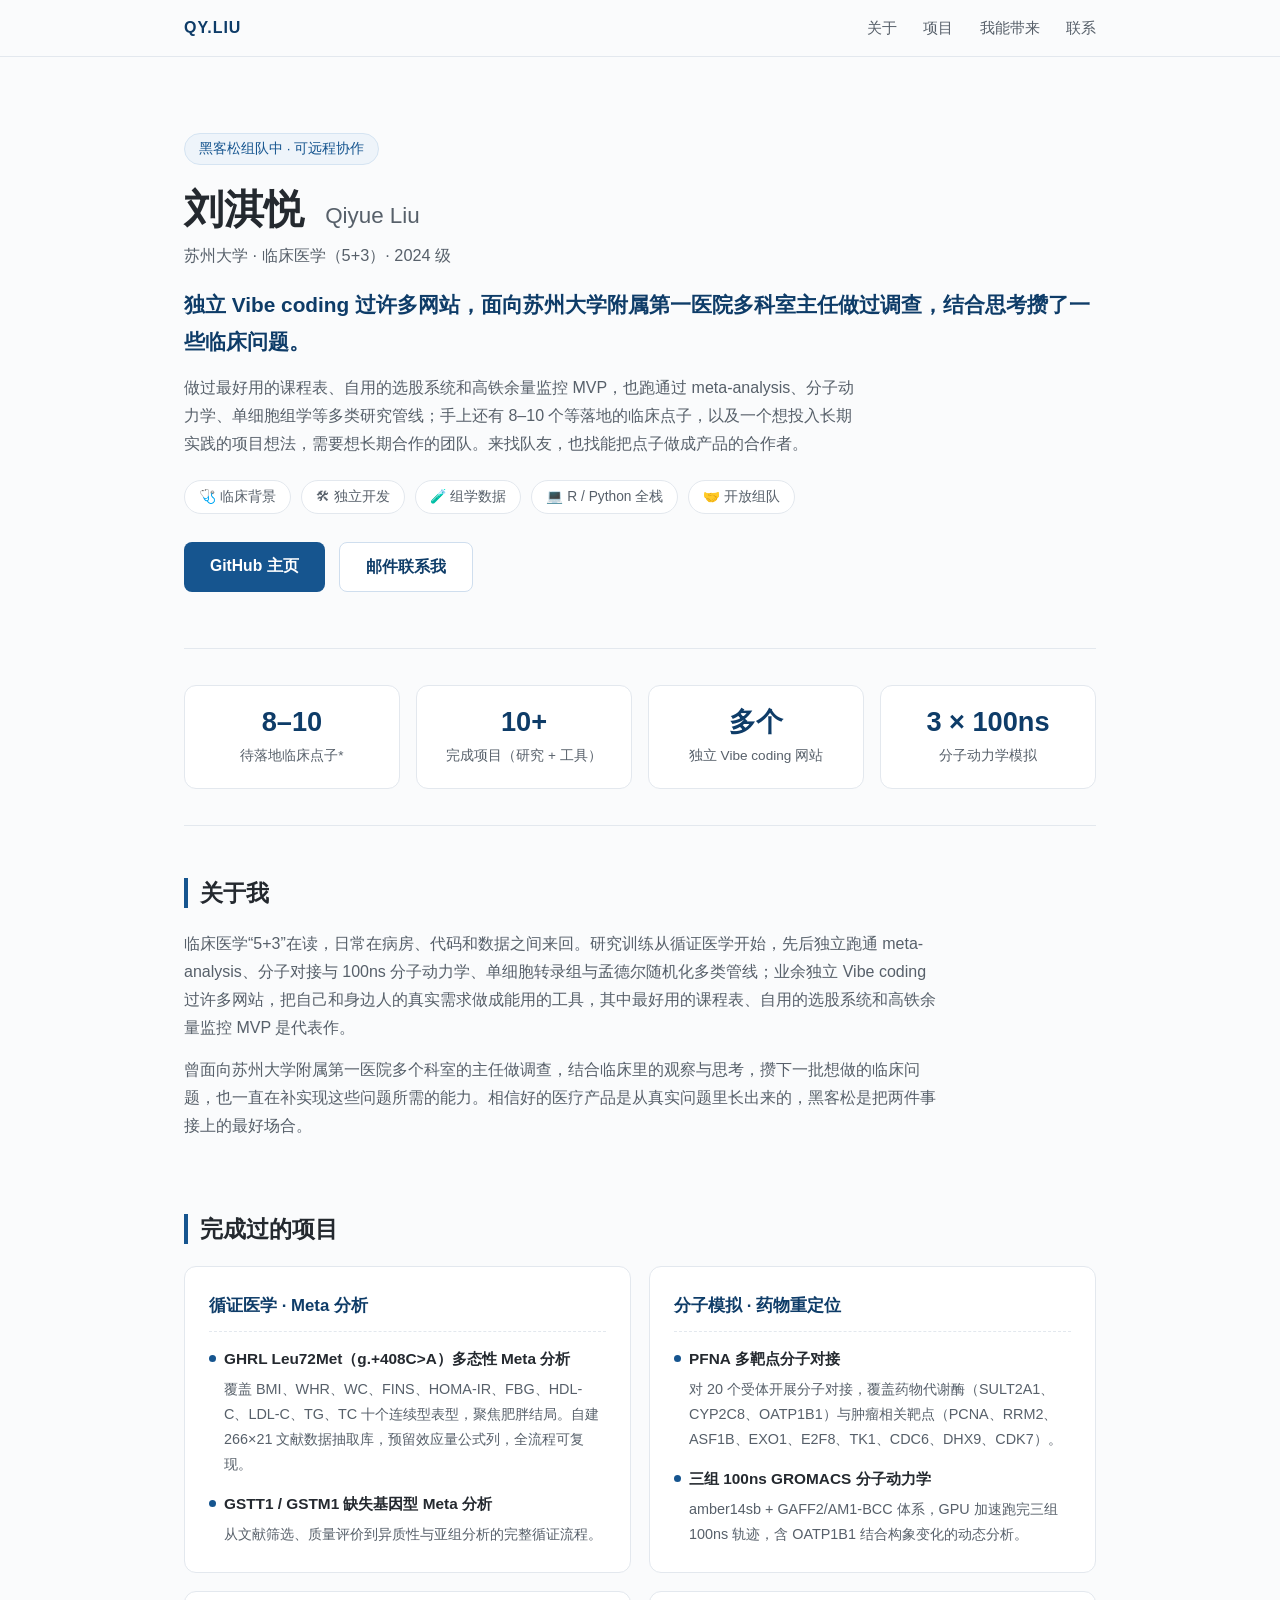
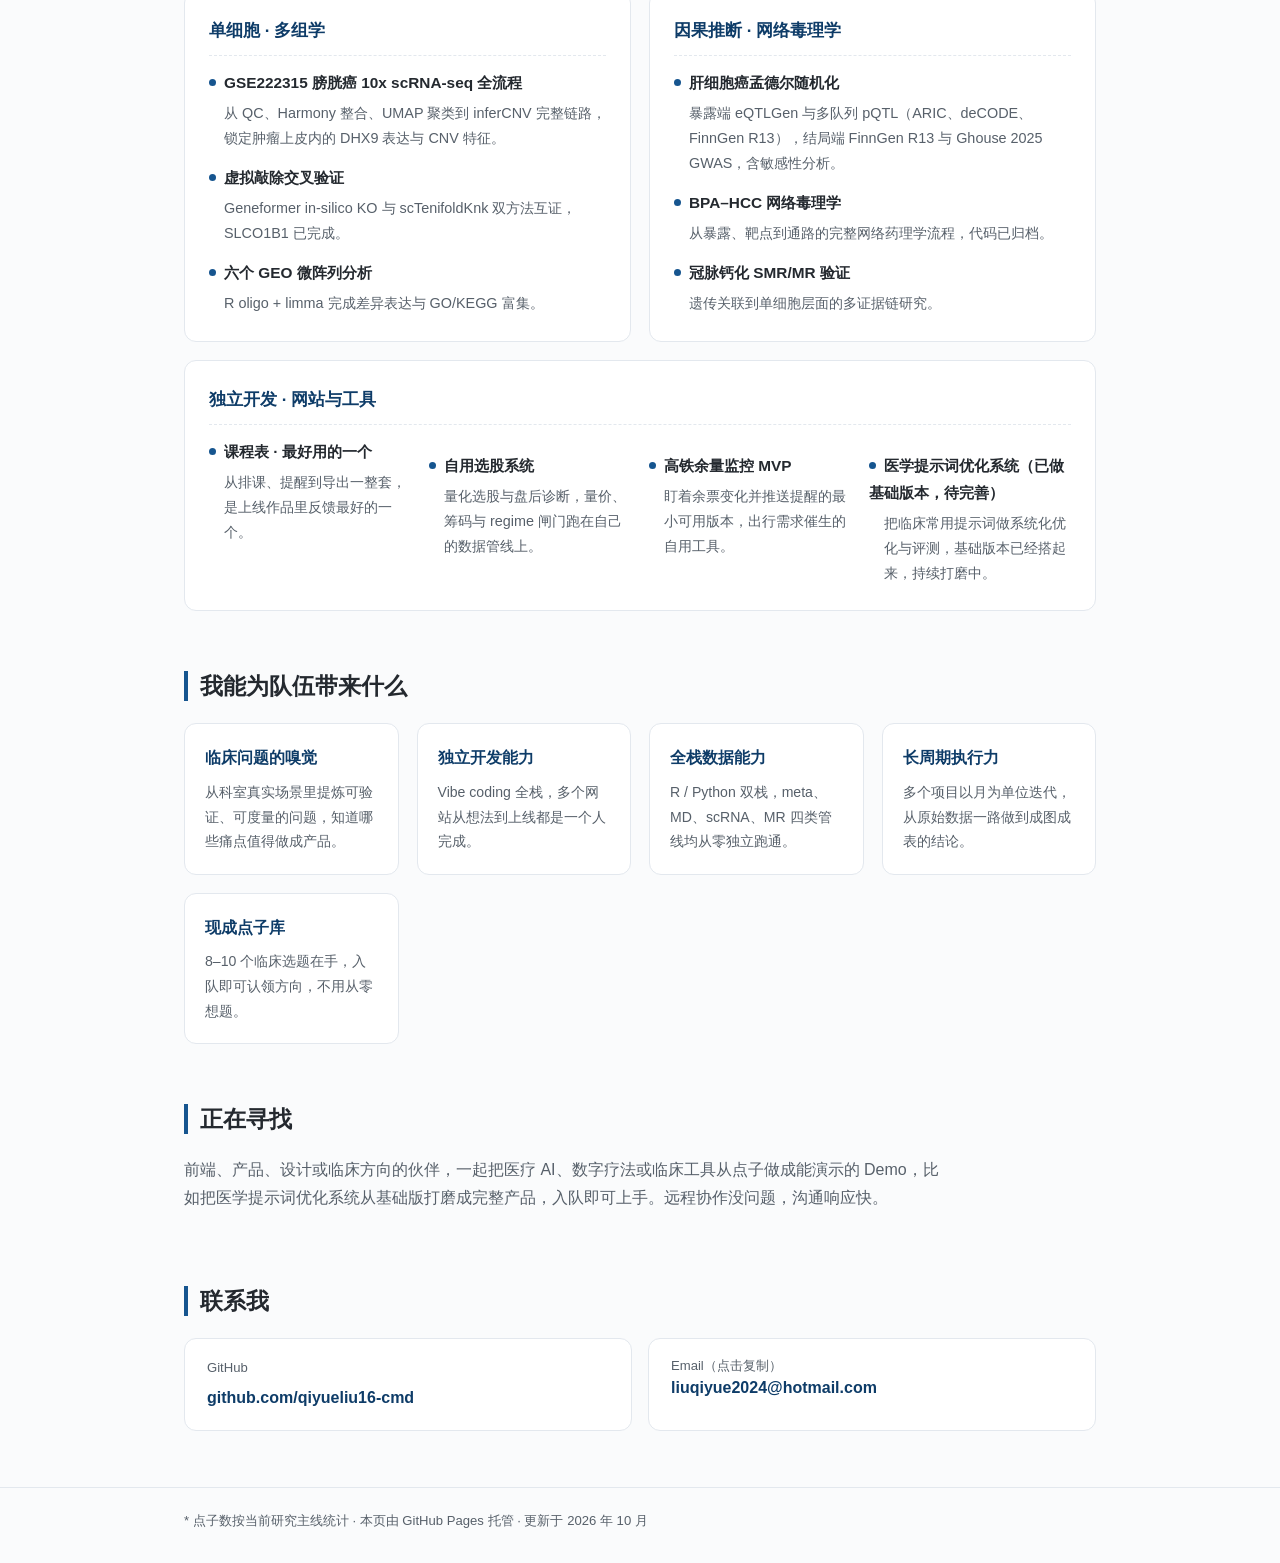
==== hackathon-intro-standalone.html @ 0e0e4cd5 "Add standalone single-file version for offline sharing; fix repo URL in README" ====
<!DOCTYPE html>
<html lang="zh-CN">
<head>
    <meta charset="UTF-8">
    <meta name="viewport" content="width=device-width, initial-scale=1.0">
    <meta name="description" content="刘淇悦（Qiyue Liu）—— 苏州大学临床医学（5+3）学生，独立 Vibe coding 过多个网站，10+ 个完成项目，8–10 个待落地临床点子，黑客松组队中。">
    <meta property="og:title" content="刘淇悦 Qiyue Liu · 黑客松组队自我介绍">
    <meta property="og:description" content="独立开发 + 临床研究双栈，多个上线工具，8–10 个等落地的临床点子。">
    <meta property="og:type" content="profile">
    <title>刘淇悦 Qiyue Liu · 黑客松组队自我介绍</title>
    <style>
:root {
    --accent: #16558f;
    --accent-deep: #0e3c68;
    --accent-soft: #eef4fa;
    --text: #24292f;
    --text-soft: #57606a;
    --line: #e3e8ee;
    --bg: #fafbfc;
    --card: #ffffff;
    --radius: 12px;
}

* {
    margin: 0;
    padding: 0;
    box-sizing: border-box;
}

html {
    scroll-behavior: smooth;
}

body {
    font-family: -apple-system, BlinkMacSystemFont, "PingFang SC", "Hiragino Sans GB", "Microsoft YaHei", "Segoe UI", sans-serif;
    color: var(--text);
    background: var(--bg);
    line-height: 1.75;
    -webkit-font-smoothing: antialiased;
}

.wrap {
    max-width: 960px;
    margin: 0 auto;
    padding: 0 24px;
}

/* ---------- Top nav ---------- */
.topnav {
    position: sticky;
    top: 0;
    z-index: 10;
    background: rgba(250, 251, 252, 0.92);
    backdrop-filter: blur(8px);
    border-bottom: 1px solid var(--line);
}

.nav-inner {
    display: flex;
    justify-content: space-between;
    align-items: center;
    height: 56px;
}

.brand {
    font-weight: 700;
    letter-spacing: 0.06em;
    color: var(--accent-deep);
    text-decoration: none;
}

.nav-links a {
    margin-left: 22px;
    color: var(--text-soft);
    text-decoration: none;
    font-size: 0.92rem;
    transition: color 0.2s;
}

.nav-links a:hover {
    color: var(--accent);
}

/* ---------- Hero ---------- */
.hero {
    padding: 76px 0 56px;
    border-bottom: 1px solid var(--line);
}

.hero-kicker {
    display: inline-block;
    font-size: 0.85rem;
    color: var(--accent);
    background: var(--accent-soft);
    border: 1px solid #d5e4f2;
    border-radius: 999px;
    padding: 3px 14px;
    margin-bottom: 20px;
}

.hero h1 {
    font-size: 2.5rem;
    line-height: 1.2;
    margin-bottom: 8px;
}

.hero h1 .en {
    font-size: 1.4rem;
    font-weight: 500;
    color: var(--text-soft);
    margin-left: 10px;
}

.hero-role {
    color: var(--text-soft);
    font-size: 1.02rem;
    margin-bottom: 18px;
}

.hero-line {
    font-size: 1.3rem;
    font-weight: 600;
    color: var(--accent-deep);
    margin-bottom: 14px;
}

.hero-sub {
    max-width: 680px;
    color: var(--text-soft);
    margin-bottom: 22px;
}

.hero-tags {
    display: flex;
    flex-wrap: wrap;
    gap: 10px;
    margin-bottom: 28px;
}

.tag {
    font-size: 0.86rem;
    color: var(--text-soft);
    border: 1px solid var(--line);
    background: var(--card);
    border-radius: 999px;
    padding: 4px 14px;
}

.hero-cta {
    display: flex;
    flex-wrap: wrap;
    gap: 14px;
}

.btn {
    display: inline-block;
    text-decoration: none;
    font-size: 0.98rem;
    font-weight: 600;
    border-radius: 8px;
    padding: 10px 26px;
    transition: transform 0.15s, box-shadow 0.15s;
}

.btn:active {
    transform: translateY(1px);
}

.btn-primary {
    background: var(--accent);
    color: #fff;
}

.btn-primary:hover {
    background: var(--accent-deep);
    box-shadow: 0 4px 14px rgba(22, 85, 143, 0.25);
}

.btn-ghost {
    background: var(--card);
    color: var(--accent-deep);
    border: 1px solid #cfdeee;
}

.btn-ghost:hover {
    border-color: var(--accent);
}

/* ---------- Stats ---------- */
.stats {
    display: grid;
    grid-template-columns: repeat(4, 1fr);
    gap: 16px;
    padding: 36px 0;
    border-bottom: 1px solid var(--line);
}

.stat {
    background: var(--card);
    border: 1px solid var(--line);
    border-radius: var(--radius);
    padding: 20px 18px;
    text-align: center;
}

.stat-num {
    display: block;
    font-size: 1.7rem;
    font-weight: 700;
    color: var(--accent-deep);
    line-height: 1.2;
}

.stat-label {
    display: block;
    font-size: 0.85rem;
    color: var(--text-soft);
    margin-top: 6px;
}

/* ---------- Sections ---------- */
.section {
    padding: 52px 0 8px;
}

.section h2 {
    font-size: 1.45rem;
    margin-bottom: 22px;
    padding-left: 12px;
    border-left: 4px solid var(--accent);
    line-height: 1.3;
}

.prose {
    max-width: 760px;
    color: var(--text-soft);
    margin-bottom: 14px;
}

/* ---------- Project cards ---------- */
.grid {
    display: grid;
    grid-template-columns: 1fr 1fr;
    gap: 18px;
}

.grid-4 {
    grid-template-columns: repeat(4, 1fr);
}

.grid-offer {
    grid-template-columns: repeat(auto-fit, minmax(200px, 1fr));
}

.card-wide {
    grid-column: 1 / -1;
}

.dev-grid {
    display: grid;
    grid-template-columns: repeat(4, 1fr);
    gap: 18px;
}

.proj-idea {
    border-left: 2px dashed #cfdeee;
    padding-left: 12px;
}

.card {
    background: var(--card);
    border: 1px solid var(--line);
    border-radius: var(--radius);
    padding: 24px;
}

.card > h3 {
    font-size: 1.05rem;
    color: var(--accent-deep);
    margin-bottom: 14px;
    padding-bottom: 10px;
    border-bottom: 1px dashed var(--line);
}

.proj + .proj {
    margin-top: 14px;
}

.proj h4 {
    font-size: 0.96rem;
    margin-bottom: 4px;
}

.proj h4::before {
    content: "";
    display: inline-block;
    width: 7px;
    height: 7px;
    border-radius: 50%;
    background: var(--accent);
    margin-right: 8px;
    vertical-align: 2px;
}

.proj p {
    font-size: 0.9rem;
    color: var(--text-soft);
    padding-left: 15px;
}

/* ---------- Offer ---------- */
.offer {
    background: var(--card);
    border: 1px solid var(--line);
    border-radius: var(--radius);
    padding: 20px;
}

.offer h4 {
    font-size: 0.98rem;
    color: var(--accent-deep);
    margin-bottom: 8px;
}

.offer p {
    font-size: 0.88rem;
    color: var(--text-soft);
}

/* ---------- Contact ---------- */
.contact {
    padding-bottom: 56px;
}

.contact-row {
    display: flex;
    flex-wrap: wrap;
    gap: 16px;
}

.contact-item {
    flex: 1;
    min-width: 260px;
    display: flex;
    flex-direction: column;
    gap: 4px;
    text-align: left;
    background: var(--card);
    border: 1px solid var(--line);
    border-radius: var(--radius);
    padding: 18px 22px;
    text-decoration: none;
    cursor: pointer;
    font-family: inherit;
    transition: border-color 0.2s;
}

.contact-item:hover {
    border-color: var(--accent);
}

.contact-label {
    font-size: 0.82rem;
    color: var(--text-soft);
}

.contact-value {
    font-size: 1rem;
    font-weight: 600;
    color: var(--accent-deep);
}

/* ---------- Footer ---------- */
.footer {
    border-top: 1px solid var(--line);
    padding: 22px 0 30px;
}

.footer p {
    font-size: 0.82rem;
    color: var(--text-soft);
}

/* ---------- Reveal animation ---------- */
.reveal {
    opacity: 0;
    transform: translateY(14px);
    transition: opacity 0.5s ease, transform 0.5s ease;
}

.reveal.visible {
    opacity: 1;
    transform: none;
}

/* ---------- Responsive ---------- */
@media (max-width: 520px) {
    .dev-grid {
        grid-template-columns: 1fr;
    }
}

@media (max-width: 760px) {
    .hero {
        padding: 52px 0 44px;
    }

    .hero h1 {
        font-size: 1.9rem;
    }

    .hero h1 .en {
        display: block;
        margin-left: 0;
        font-size: 1.1rem;
    }

    .hero-line {
        font-size: 1.12rem;
    }

    .stats {
        grid-template-columns: 1fr 1fr;
    }

    .grid,
    .grid-4 {
        grid-template-columns: 1fr;
    }

    .dev-grid {
        grid-template-columns: 1fr 1fr;
    }

    .nav-links a {
        margin-left: 14px;
        font-size: 0.86rem;
    }
}

</style>
</head>
<body>
    <nav class="topnav">
        <div class="wrap nav-inner">
            <a class="brand" href="#top">QY.LIU</a>
            <div class="nav-links">
                <a href="#about">关于</a>
                <a href="#projects">项目</a>
                <a href="#offer">我能带来</a>
                <a href="#contact">联系</a>
            </div>
        </div>
    </nav>

    <main class="wrap" id="top">
        <!-- Hero -->
        <section class="hero reveal">
            <p class="hero-kicker">黑客松组队中 · 可远程协作</p>
            <h1>刘淇悦 <span class="en">Qiyue Liu</span></h1>
            <p class="hero-role">苏州大学 · 临床医学（5+3）· 2024 级</p>
            <p class="hero-line">独立 Vibe coding 过许多网站，面向苏州大学附属第一医院多科室主任做过调查，结合思考攒了一些临床问题。</p>
            <p class="hero-sub">做过最好用的课程表、自用的选股系统和高铁余量监控 MVP，也跑通过 meta-analysis、分子动力学、单细胞组学等多类研究管线；手上还有 8–10 个等落地的临床点子，以及一个想投入长期实践的项目想法，需要想长期合作的团队。来找队友，也找能把点子做成产品的合作者。</p>
            <div class="hero-tags">
                <span class="tag">🩺 临床背景</span>
                <span class="tag">🛠 独立开发</span>
                <span class="tag">🧪 组学数据</span>
                <span class="tag">💻 R / Python 全栈</span>
                <span class="tag">🤝 开放组队</span>
            </div>
            <div class="hero-cta">
                <a class="btn btn-primary" href="https://github.com/qiyueliu16-cmd" target="_blank" rel="noopener">GitHub 主页</a>
                <a class="btn btn-ghost" href="mailto:liuqiyue2024@hotmail.com?subject=黑客松组队">邮件联系我</a>
            </div>
        </section>

        <!-- Stats -->
        <section class="stats reveal">
            <div class="stat">
                <span class="stat-num">8–10</span>
                <span class="stat-label">待落地临床点子*</span>
            </div>
            <div class="stat">
                <span class="stat-num">10+</span>
                <span class="stat-label">完成项目（研究 + 工具）</span>
            </div>
            <div class="stat">
                <span class="stat-num">多个</span>
                <span class="stat-label">独立 Vibe coding 网站</span>
            </div>
            <div class="stat">
                <span class="stat-num">3 × 100ns</span>
                <span class="stat-label">分子动力学模拟</span>
            </div>
        </section>

        <!-- About -->
        <section id="about" class="section reveal">
            <h2>关于我</h2>
            <p class="prose">临床医学“5+3”在读，日常在病房、代码和数据之间来回。研究训练从循证医学开始，先后独立跑通 meta-analysis、分子对接与 100ns 分子动力学、单细胞转录组与孟德尔随机化多类管线；业余独立 Vibe coding 过许多网站，把自己和身边人的真实需求做成能用的工具，其中最好用的课程表、自用的选股系统和高铁余量监控 MVP 是代表作。</p>
            <p class="prose">曾面向苏州大学附属第一医院多个科室的主任做调查，结合临床里的观察与思考，攒下一批想做的临床问题，也一直在补实现这些问题所需的能力。相信好的医疗产品是从真实问题里长出来的，黑客松是把两件事接上的最好场合。</p>
        </section>

        <!-- Projects -->
        <section id="projects" class="section reveal">
            <h2>完成过的项目</h2>
            <div class="grid">
                <article class="card">
                    <h3>循证医学 · Meta 分析</h3>
                    <div class="proj">
                        <h4>GHRL Leu72Met（g.+408C>A）多态性 Meta 分析</h4>
                        <p>覆盖 BMI、WHR、WC、FINS、HOMA-IR、FBG、HDL-C、LDL-C、TG、TC 十个连续型表型，聚焦肥胖结局。自建 266×21 文献数据抽取库，预留效应量公式列，全流程可复现。</p>
                    </div>
                    <div class="proj">
                        <h4>GSTT1 / GSTM1 缺失基因型 Meta 分析</h4>
                        <p>从文献筛选、质量评价到异质性与亚组分析的完整循证流程。</p>
                    </div>
                </article>

                <article class="card">
                    <h3>分子模拟 · 药物重定位</h3>
                    <div class="proj">
                        <h4>PFNA 多靶点分子对接</h4>
                        <p>对 20 个受体开展分子对接，覆盖药物代谢酶（SULT2A1、CYP2C8、OATP1B1）与肿瘤相关靶点（PCNA、RRM2、ASF1B、EXO1、E2F8、TK1、CDC6、DHX9、CDK7）。</p>
                    </div>
                    <div class="proj">
                        <h4>三组 100ns GROMACS 分子动力学</h4>
                        <p>amber14sb + GAFF2/AM1-BCC 体系，GPU 加速跑完三组 100ns 轨迹，含 OATP1B1 结合构象变化的动态分析。</p>
                    </div>
                </article>

                <article class="card">
                    <h3>单细胞 · 多组学</h3>
                    <div class="proj">
                        <h4>GSE222315 膀胱癌 10x scRNA-seq 全流程</h4>
                        <p>从 QC、Harmony 整合、UMAP 聚类到 inferCNV 完整链路，锁定肿瘤上皮内的 DHX9 表达与 CNV 特征。</p>
                    </div>
                    <div class="proj">
                        <h4>虚拟敲除交叉验证</h4>
                        <p>Geneformer in-silico KO 与 scTenifoldKnk 双方法互证，SLCO1B1 已完成。</p>
                    </div>
                    <div class="proj">
                        <h4>六个 GEO 微阵列分析</h4>
                        <p>R oligo + limma 完成差异表达与 GO/KEGG 富集。</p>
                    </div>
                </article>

                <article class="card">
                    <h3>因果推断 · 网络毒理学</h3>
                    <div class="proj">
                        <h4>肝细胞癌孟德尔随机化</h4>
                        <p>暴露端 eQTLGen 与多队列 pQTL（ARIC、deCODE、FinnGen R13），结局端 FinnGen R13 与 Ghouse 2025 GWAS，含敏感性分析。</p>
                    </div>
                    <div class="proj">
                        <h4>BPA–HCC 网络毒理学</h4>
                        <p>从暴露、靶点到通路的完整网络药理学流程，代码已归档。</p>
                    </div>
                    <div class="proj">
                        <h4>冠脉钙化 SMR/MR 验证</h4>
                        <p>遗传关联到单细胞层面的多证据链研究。</p>
                    </div>
                </article>

                <article class="card card-wide">
                    <h3>独立开发 · 网站与工具</h3>
                    <div class="dev-grid">
                        <div class="proj">
                            <h4>课程表 · 最好用的一个</h4>
                            <p>从排课、提醒到导出一整套，是上线作品里反馈最好的一个。</p>
                        </div>
                        <div class="proj">
                            <h4>自用选股系统</h4>
                            <p>量化选股与盘后诊断，量价、筹码与 regime 闸门跑在自己的数据管线上。</p>
                        </div>
                        <div class="proj">
                            <h4>高铁余量监控 MVP</h4>
                            <p>盯着余票变化并推送提醒的最小可用版本，出行需求催生的自用工具。</p>
                        </div>
                        <div class="proj">
                            <h4>医学提示词优化系统（已做基础版本，待完善）</h4>
                            <p>把临床常用提示词做系统化优化与评测，基础版本已经搭起来，持续打磨中。</p>
                        </div>
                    </div>
                </article>
            </div>
        </section>

        <!-- Offer -->
        <section id="offer" class="section reveal">
            <h2>我能为队伍带来什么</h2>
            <div class="grid grid-offer">
                <div class="offer">
                    <h4>临床问题的嗅觉</h4>
                    <p>从科室真实场景里提炼可验证、可度量的问题，知道哪些痛点值得做成产品。</p>
                </div>
                <div class="offer">
                    <h4>独立开发能力</h4>
                    <p>Vibe coding 全栈，多个网站从想法到上线都是一个人完成。</p>
                </div>
                <div class="offer">
                    <h4>全栈数据能力</h4>
                    <p>R / Python 双栈，meta、MD、scRNA、MR 四类管线均从零独立跑通。</p>
                </div>
                <div class="offer">
                    <h4>长周期执行力</h4>
                    <p>多个项目以月为单位迭代，从原始数据一路做到成图成表的结论。</p>
                </div>
                <div class="offer">
                    <h4>现成点子库</h4>
                    <p>8–10 个临床选题在手，入队即可认领方向，不用从零想题。</p>
                </div>
            </div>
        </section>

        <!-- Looking for -->
        <section class="section reveal">
            <h2>正在寻找</h2>
            <p class="prose">前端、产品、设计或临床方向的伙伴，一起把医疗 AI、数字疗法或临床工具从点子做成能演示的 Demo，比如把医学提示词优化系统从基础版打磨成完整产品，入队即可上手。远程协作没问题，沟通响应快。</p>
        </section>

        <!-- Contact -->
        <section id="contact" class="section contact reveal">
            <h2>联系我</h2>
            <div class="contact-row">
                <a class="contact-item" href="https://github.com/qiyueliu16-cmd" target="_blank" rel="noopener">
                    <span class="contact-label">GitHub</span>
                    <span class="contact-value">github.com/qiyueliu16-cmd</span>
                </a>
                <button class="contact-item" id="copyEmail" type="button">
                    <span class="contact-label">Email（点击复制）</span>
                    <span class="contact-value">liuqiyue2024@hotmail.com</span>
                </button>
            </div>
        </section>
    </main>

    <footer class="footer">
        <div class="wrap">
            <p>* 点子数按当前研究主线统计 · 本页由 GitHub Pages 托管 · 更新于 2026 年 10 月</p>
        </div>
    </footer>

    <script>
// Reveal on scroll
(function () {
    var items = document.querySelectorAll(".reveal");
    if (!("IntersectionObserver" in window)) {
        items.forEach(function (el) { el.classList.add("visible"); });
        return;
    }
    var observer = new IntersectionObserver(function (entries) {
        entries.forEach(function (entry) {
            if (entry.isIntersecting) {
                entry.target.classList.add("visible");
                observer.unobserve(entry.target);
            }
        });
    }, { threshold: 0.08 });
    items.forEach(function (el) { observer.observe(el); });
})();

// Copy email to clipboard
(function () {
    var btn = document.getElementById("copyEmail");
    if (!btn) { return; }
    var valueEl = btn.querySelector(".contact-value");
    var original = valueEl.textContent;
    btn.addEventListener("click", function () {
        var email = "liuqiyue2024@hotmail.com";
        function done() {
            valueEl.textContent = "已复制 ✓ " + email;
            setTimeout(function () { valueEl.textContent = original; }, 1800);
        }
        if (navigator.clipboard && navigator.clipboard.writeText) {
            navigator.clipboard.writeText(email).then(done).catch(function () { fallback(); });
        } else {
            fallback();
        }
        function fallback() {
            var tmp = document.createElement("input");
            tmp.value = email;
            document.body.appendChild(tmp);
            tmp.select();
            try { document.execCommand("copy"); done(); } catch (e) { /* noop */ }
            document.body.removeChild(tmp);
        }
    });
})();

</script>
</body>
</html>
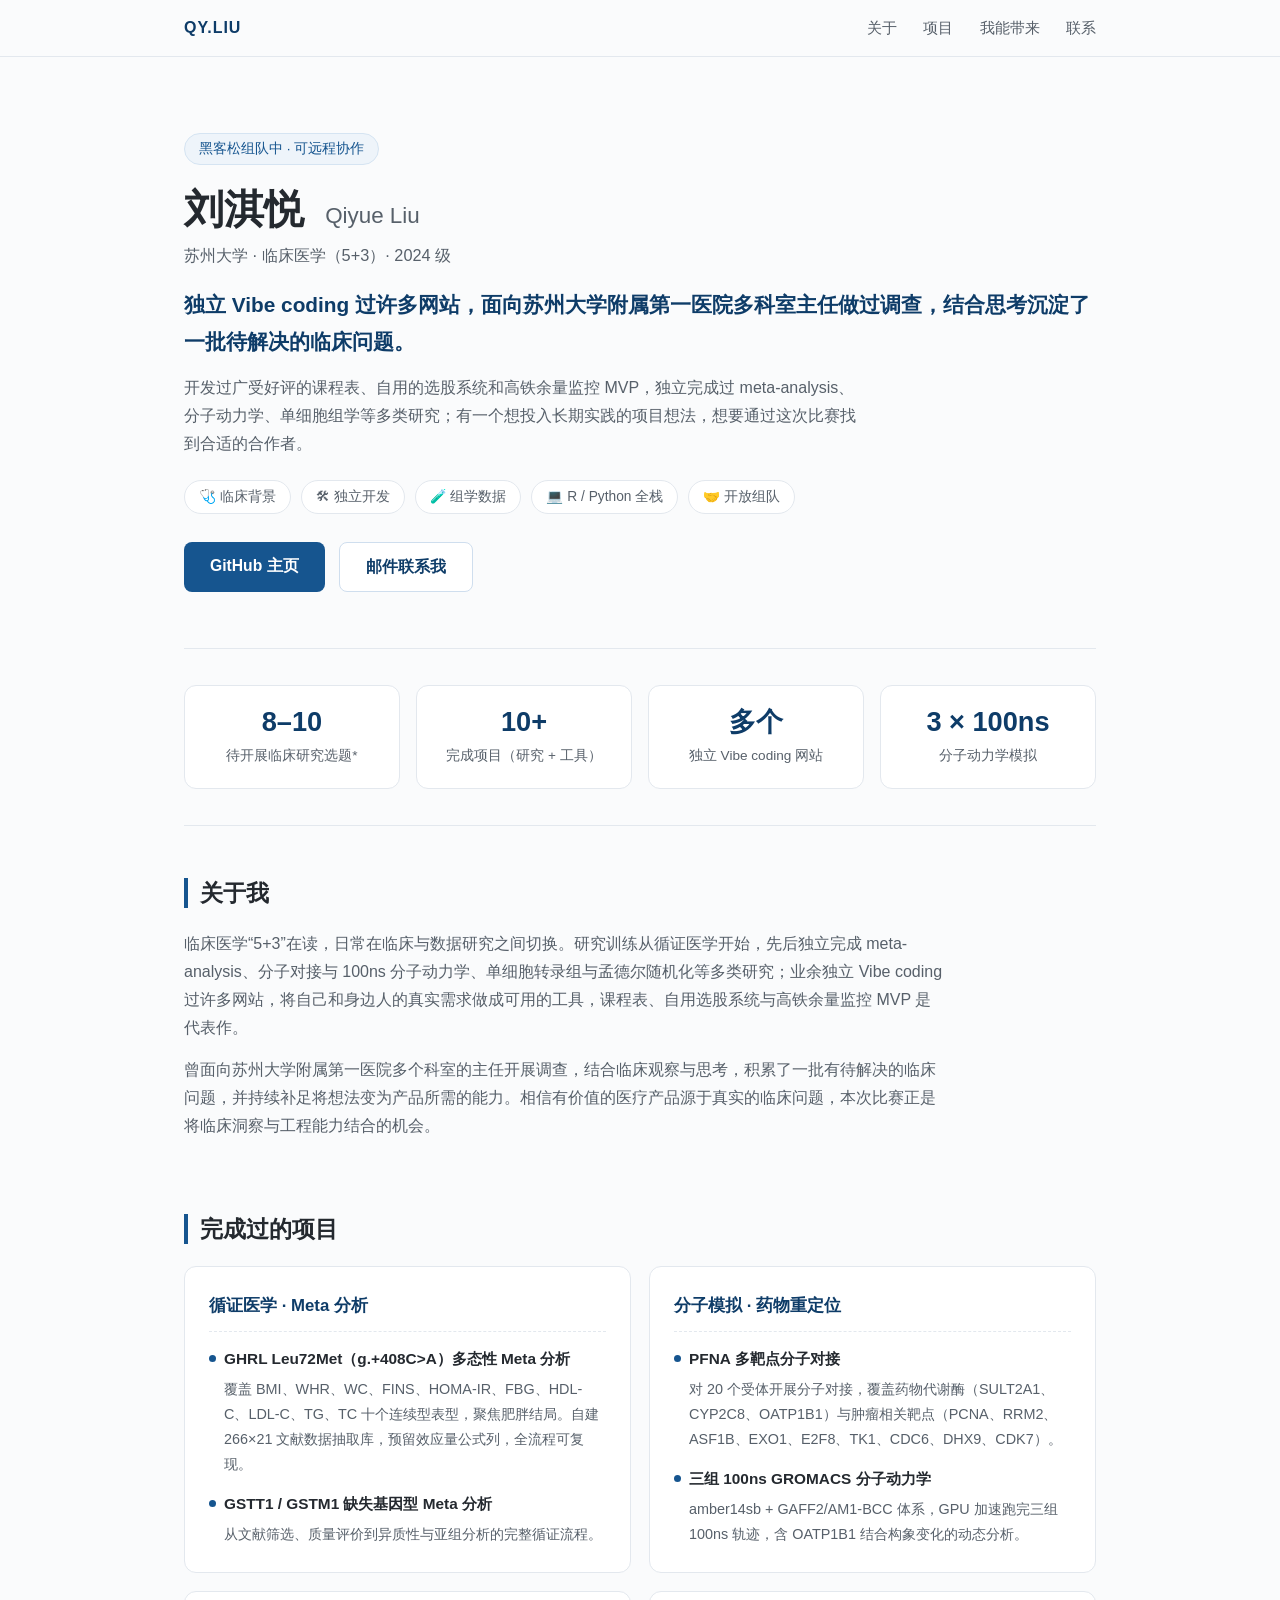
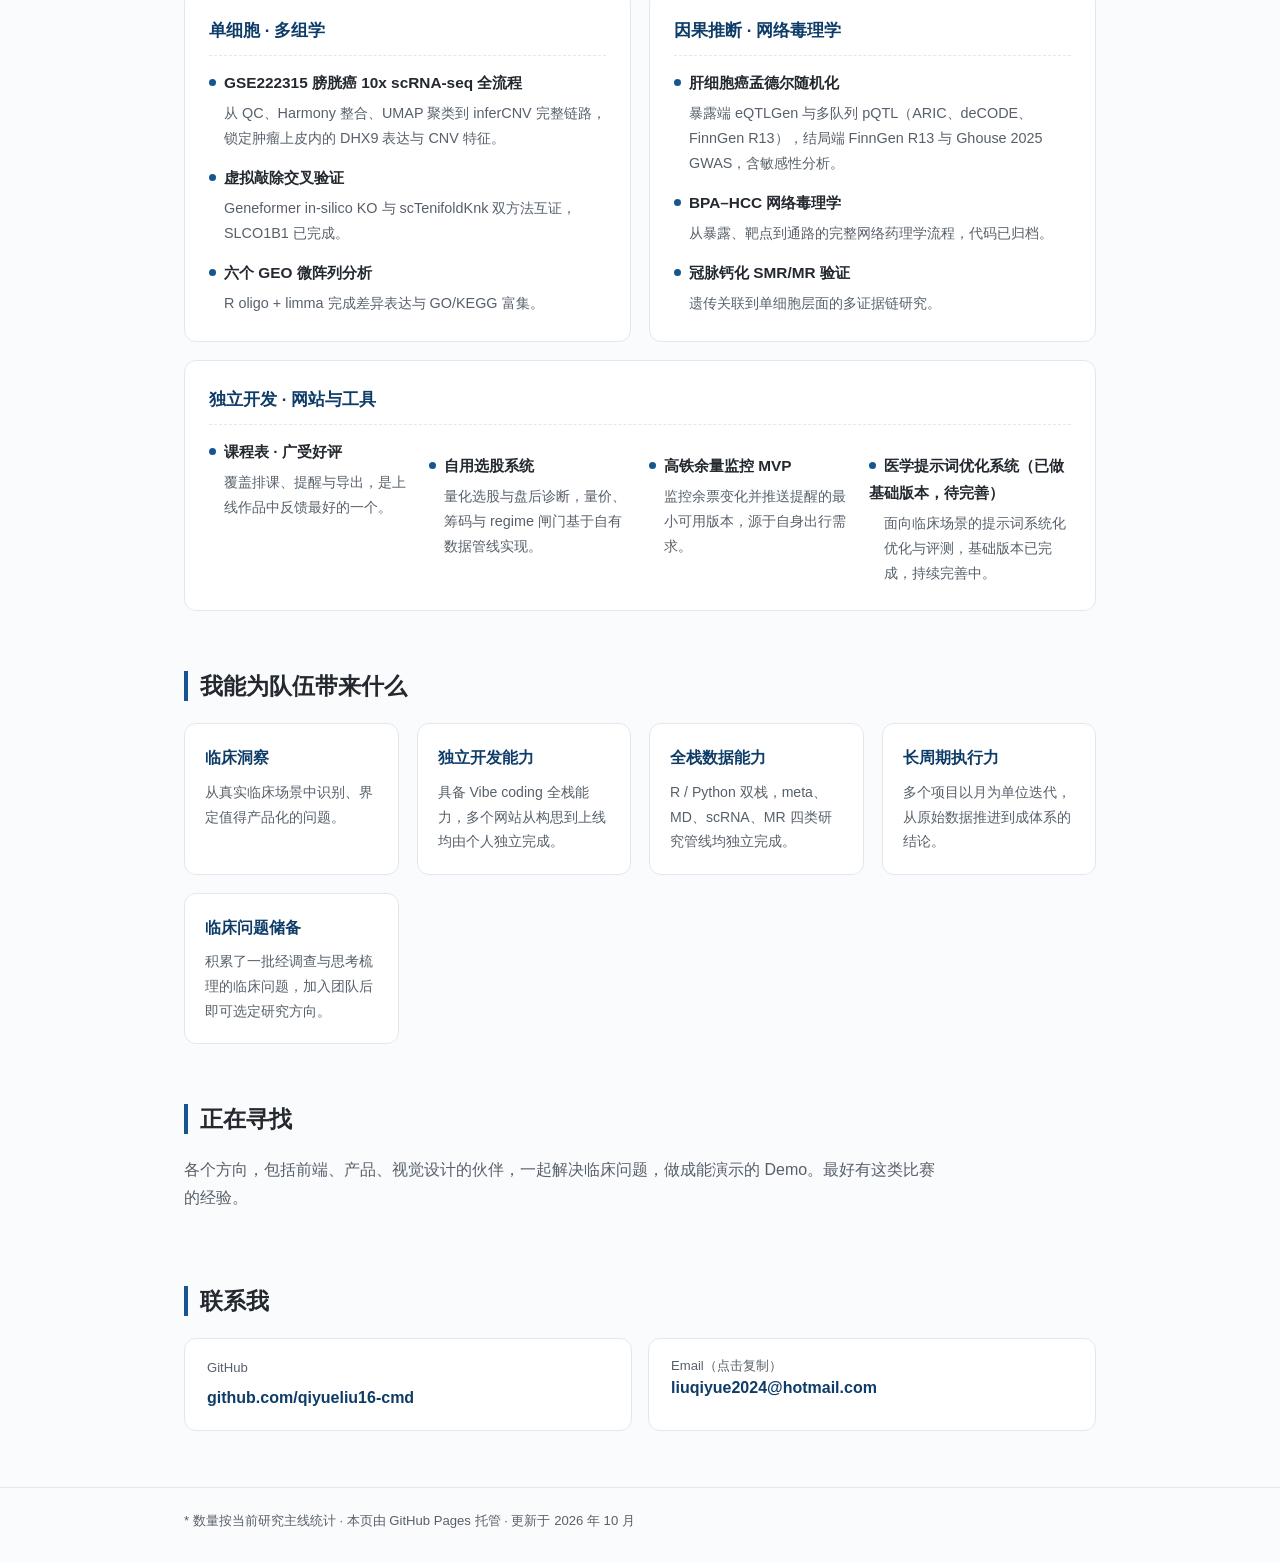
==== commit 7ca21f3f: "Formalize tone; rewrite looking-for section; update hero-sub per request" ====
--- a/hackathon-intro-standalone.html
+++ b/hackathon-intro-standalone.html
@@ -3,9 +3,9 @@
 <head>
     <meta charset="UTF-8">
     <meta name="viewport" content="width=device-width, initial-scale=1.0">
-    <meta name="description" content="刘淇悦（Qiyue Liu）—— 苏州大学临床医学（5+3）学生，独立 Vibe coding 过多个网站，10+ 个完成项目，8–10 个待落地临床点子，黑客松组队中。">
+    <meta name="description" content="刘淇悦（Qiyue Liu）—— 苏州大学临床医学（5+3）学生，独立 Vibe coding 过多个网站，10+ 个完成项目，8–10 个待开展临床研究选题，黑客松组队中。">
     <meta property="og:title" content="刘淇悦 Qiyue Liu · 黑客松组队自我介绍">
-    <meta property="og:description" content="独立开发 + 临床研究双栈，多个上线工具，8–10 个等落地的临床点子。">
+    <meta property="og:description" content="独立开发 + 临床研究双栈，多个上线工具，一批待开展的临床研究选题。">
     <meta property="og:type" content="profile">
     <title>刘淇悦 Qiyue Liu · 黑客松组队自我介绍</title>
     <style>
@@ -459,8 +459,8 @@
             <p class="hero-kicker">黑客松组队中 · 可远程协作</p>
             <h1>刘淇悦 <span class="en">Qiyue Liu</span></h1>
             <p class="hero-role">苏州大学 · 临床医学（5+3）· 2024 级</p>
-            <p class="hero-line">独立 Vibe coding 过许多网站，面向苏州大学附属第一医院多科室主任做过调查，结合思考攒了一些临床问题。</p>
-            <p class="hero-sub">做过最好用的课程表、自用的选股系统和高铁余量监控 MVP，也跑通过 meta-analysis、分子动力学、单细胞组学等多类研究管线；手上还有 8–10 个等落地的临床点子，以及一个想投入长期实践的项目想法，需要想长期合作的团队。来找队友，也找能把点子做成产品的合作者。</p>
+            <p class="hero-line">独立 Vibe coding 过许多网站，面向苏州大学附属第一医院多科室主任做过调查，结合思考沉淀了一批待解决的临床问题。</p>
+            <p class="hero-sub">开发过广受好评的课程表、自用的选股系统和高铁余量监控 MVP，独立完成过 meta-analysis、分子动力学、单细胞组学等多类研究；有一个想投入长期实践的项目想法，想要通过这次比赛找到合适的合作者。</p>
             <div class="hero-tags">
                 <span class="tag">🩺 临床背景</span>
                 <span class="tag">🛠 独立开发</span>
@@ -478,7 +478,7 @@
         <section class="stats reveal">
             <div class="stat">
                 <span class="stat-num">8–10</span>
-                <span class="stat-label">待落地临床点子*</span>
+                <span class="stat-label">待开展临床研究选题*</span>
             </div>
             <div class="stat">
                 <span class="stat-num">10+</span>
@@ -497,8 +497,8 @@
         <!-- About -->
         <section id="about" class="section reveal">
             <h2>关于我</h2>
-            <p class="prose">临床医学“5+3”在读，日常在病房、代码和数据之间来回。研究训练从循证医学开始，先后独立跑通 meta-analysis、分子对接与 100ns 分子动力学、单细胞转录组与孟德尔随机化多类管线；业余独立 Vibe coding 过许多网站，把自己和身边人的真实需求做成能用的工具，其中最好用的课程表、自用的选股系统和高铁余量监控 MVP 是代表作。</p>
-            <p class="prose">曾面向苏州大学附属第一医院多个科室的主任做调查，结合临床里的观察与思考，攒下一批想做的临床问题，也一直在补实现这些问题所需的能力。相信好的医疗产品是从真实问题里长出来的，黑客松是把两件事接上的最好场合。</p>
+            <p class="prose">临床医学“5+3”在读，日常在临床与数据研究之间切换。研究训练从循证医学开始，先后独立完成 meta-analysis、分子对接与 100ns 分子动力学、单细胞转录组与孟德尔随机化等多类研究；业余独立 Vibe coding 过许多网站，将自己和身边人的真实需求做成可用的工具，课程表、自用选股系统与高铁余量监控 MVP 是代表作。</p>
+            <p class="prose">曾面向苏州大学附属第一医院多个科室的主任开展调查，结合临床观察与思考，积累了一批有待解决的临床问题，并持续补足将想法变为产品所需的能力。相信有价值的医疗产品源于真实的临床问题，本次比赛正是将临床洞察与工程能力结合的机会。</p>
         </section>
 
         <!-- Projects -->
@@ -565,20 +565,20 @@
                     <h3>独立开发 · 网站与工具</h3>
                     <div class="dev-grid">
                         <div class="proj">
-                            <h4>课程表 · 最好用的一个</h4>
-                            <p>从排课、提醒到导出一整套，是上线作品里反馈最好的一个。</p>
+                            <h4>课程表 · 广受好评</h4>
+                            <p>覆盖排课、提醒与导出，是上线作品中反馈最好的一个。</p>
                         </div>
                         <div class="proj">
                             <h4>自用选股系统</h4>
-                            <p>量化选股与盘后诊断，量价、筹码与 regime 闸门跑在自己的数据管线上。</p>
+                            <p>量化选股与盘后诊断，量价、筹码与 regime 闸门基于自有数据管线实现。</p>
                         </div>
                         <div class="proj">
                             <h4>高铁余量监控 MVP</h4>
-                            <p>盯着余票变化并推送提醒的最小可用版本，出行需求催生的自用工具。</p>
+                            <p>监控余票变化并推送提醒的最小可用版本，源于自身出行需求。</p>
                         </div>
                         <div class="proj">
                             <h4>医学提示词优化系统（已做基础版本，待完善）</h4>
-                            <p>把临床常用提示词做系统化优化与评测，基础版本已经搭起来，持续打磨中。</p>
+                            <p>面向临床场景的提示词系统化优化与评测，基础版本已完成，持续完善中。</p>
                         </div>
                     </div>
                 </article>
@@ -590,24 +590,24 @@
             <h2>我能为队伍带来什么</h2>
             <div class="grid grid-offer">
                 <div class="offer">
-                    <h4>临床问题的嗅觉</h4>
-                    <p>从科室真实场景里提炼可验证、可度量的问题，知道哪些痛点值得做成产品。</p>
+                    <h4>临床洞察</h4>
+                    <p>从真实临床场景中识别、界定值得产品化的问题。</p>
                 </div>
                 <div class="offer">
                     <h4>独立开发能力</h4>
-                    <p>Vibe coding 全栈，多个网站从想法到上线都是一个人完成。</p>
+                    <p>具备 Vibe coding 全栈能力，多个网站从构思到上线均由个人独立完成。</p>
                 </div>
                 <div class="offer">
                     <h4>全栈数据能力</h4>
-                    <p>R / Python 双栈，meta、MD、scRNA、MR 四类管线均从零独立跑通。</p>
+                    <p>R / Python 双栈，meta、MD、scRNA、MR 四类研究管线均独立完成。</p>
                 </div>
                 <div class="offer">
                     <h4>长周期执行力</h4>
-                    <p>多个项目以月为单位迭代，从原始数据一路做到成图成表的结论。</p>
+                    <p>多个项目以月为单位迭代，从原始数据推进到成体系的结论。</p>
                 </div>
                 <div class="offer">
-                    <h4>现成点子库</h4>
-                    <p>8–10 个临床选题在手，入队即可认领方向，不用从零想题。</p>
+                    <h4>临床问题储备</h4>
+                    <p>积累了一批经调查与思考梳理的临床问题，加入团队后即可选定研究方向。</p>
                 </div>
             </div>
         </section>
@@ -615,7 +615,7 @@
         <!-- Looking for -->
         <section class="section reveal">
             <h2>正在寻找</h2>
-            <p class="prose">前端、产品、设计或临床方向的伙伴，一起把医疗 AI、数字疗法或临床工具从点子做成能演示的 Demo，比如把医学提示词优化系统从基础版打磨成完整产品，入队即可上手。远程协作没问题，沟通响应快。</p>
+            <p class="prose">各个方向，包括前端、产品、视觉设计的伙伴，一起解决临床问题，做成能演示的 Demo。最好有这类比赛的经验。</p>
         </section>
 
         <!-- Contact -->
@@ -636,7 +636,7 @@
 
     <footer class="footer">
         <div class="wrap">
-            <p>* 点子数按当前研究主线统计 · 本页由 GitHub Pages 托管 · 更新于 2026 年 10 月</p>
+            <p>* 数量按当前研究主线统计 · 本页由 GitHub Pages 托管 · 更新于 2026 年 10 月</p>
         </div>
     </footer>
 
